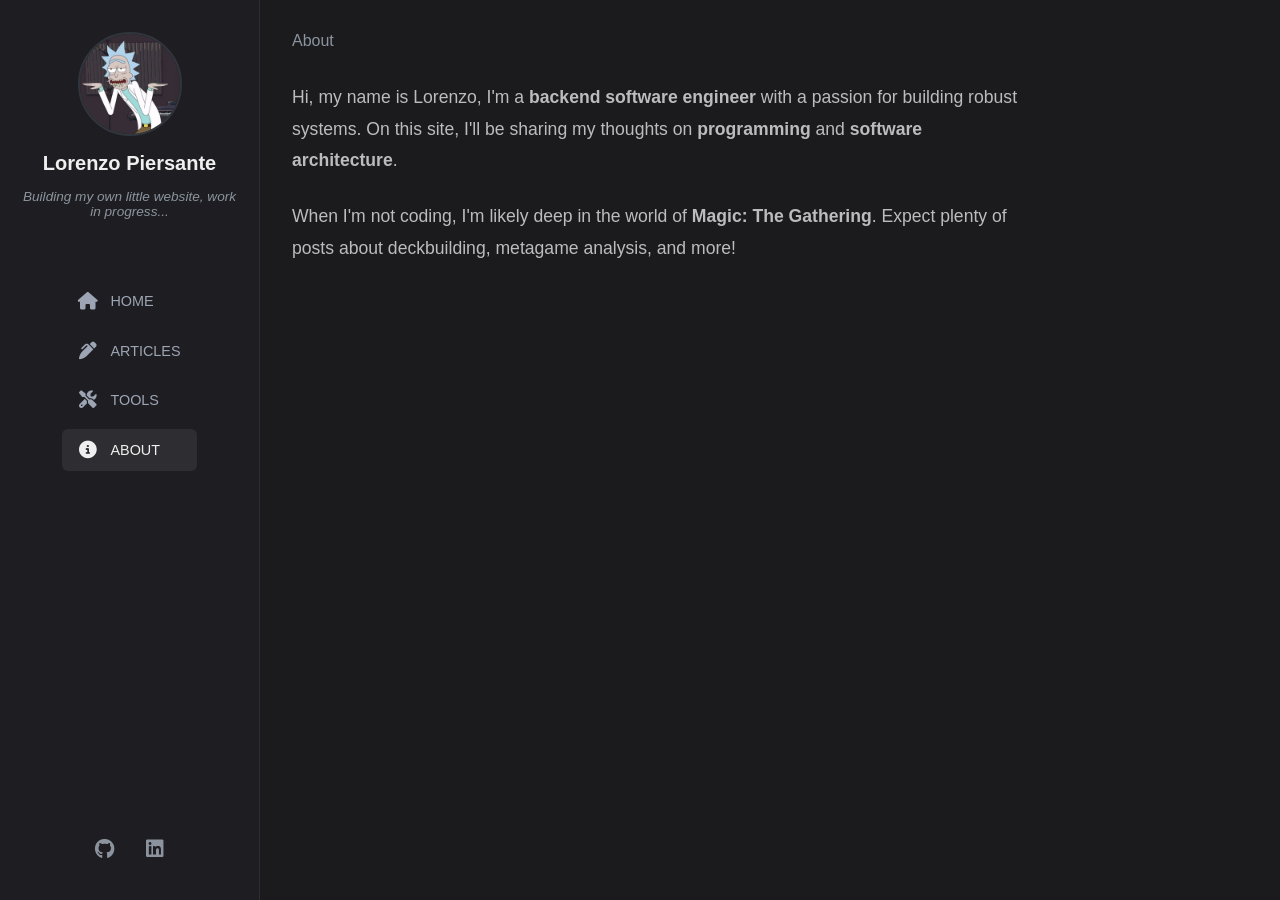
==== about.html @ ee9a0bbb "initial commit" ====
<!DOCTYPE html>
<html lang="en">
<head>
    <meta charset="UTF-8">
    <meta name="viewport" content="width=device-width, initial-scale=1.0">
    <title>About - Lorenzo Piersante</title>
    <link rel="icon" type="image/x-icon" href="assets/images/favicon.ico">
    <link rel="stylesheet" href="assets/css/style.css">
    <link rel="stylesheet" href="https://cdnjs.cloudflare.com/ajax/libs/font-awesome/6.4.0/css/all.min.css">
</head>
<body>
<div class="container">
    <aside class="sidebar">
        <div class="profile">
            <img src="assets/images/avatar.jpg" alt="Lorenzo Piersante" class="avatar">
            <h1>Lorenzo Piersante</h1>
            <p class="description">Building my own little website, work in progress...</p>
        </div>
        <nav>
            <ul>
                <li>
                    <a href="index.html">
                        <i class="fa-solid fa-house"></i>
                        HOME
                    </a>
                </li>
                <li>
                    <a href="articles.html">
                        <i class="fa-solid fa-pen-clip"></i>
                        ARTICLES
                    </a>
                </li>
                <li>
                    <a href="tools.html">
                        <i class="fa-solid fa-screwdriver-wrench"></i>
                        TOOLS
                    </a>
                </li>
                <li>
                    <a href="about.html" class="active">
                        <i class="fa-solid fa-circle-info"></i>
                        ABOUT
                    </a>
                </li>
            </ul>
        </nav>

        <div class="sidebar-bottom">
            <a href="https://github.com/lorenzo-piersante" target="_blank" aria-label="GitHub">
                <i class="fa-brands fa-github"></i>
            </a>
            <a href="https://linkedin.com/in/lorenzopiersante" target="_blank" aria-label="LinkedIn">
                <i class="fa-brands fa-linkedin"></i>
            </a>
        </div>
    </aside>

    <main class="content">
        <div class="main-column">
            <div class="page-header">About</div>

            <section class="about-section">
                <p>
                    Hi, my name is Lorenzo, I'm a <strong>backend software engineer</strong> with a passion for building robust systems.
                    On this site, I'll be sharing my thoughts on <strong>programming</strong> and <strong>software architecture</strong>.
                </p>
                <p>
                    When I'm not coding, I'm likely deep in the world of <strong>Magic: The Gathering</strong>. Expect plenty of posts about
                    deckbuilding, metagame analysis, and more!
                </p>
            </section>
        </div>

        <aside class="right-sidebar">
        </aside>
    </main>
</div>
</body>
</html>
---- assets/css/style.css ----
body {
    font-family: -apple-system, BlinkMacSystemFont, "Segoe UI", Helvetica, Arial, sans-serif;
    margin: 0;
    background-color: #1b1b1e;
    color: #bcbcbc;
}

.container {
    display: flex;
    min-height: 100vh;
    padding-left: 260px;
}

.content {
    flex: 1;
    display: flex;
    justify-content: center;
    padding: 2rem;
}

.main-column {
    width: 100%;
    max-width: 800px;
}

.right-sidebar {
    width: 240px;
    padding-left: 2rem;
    padding-top: 4rem;
    display: none;
}

@media (min-width: 1200px) {
    .right-sidebar {
        display: block;
    }
}

.tags-card h3 {
    font-size: 0.85rem;
    color: #8b949e;
    text-transform: uppercase;
    margin-bottom: 1rem;
}

.tag-list {
    display: flex;
    flex-wrap: wrap;
    gap: 0.5rem;
}

.tag {
    background-color: #252529;
    border: 1px solid #30363d;
    color: #8b949e;
    padding: 0.2rem 0.6rem;
    border-radius: 4px;
    font-size: 0.75rem;
    text-decoration: none;
    transition: color 0.2s, border-color 0.2s;
}

.tag:hover {
    border-color: #58a6ff;
    color: #efefef;
}

.sidebar {
    width: 260px;
    box-sizing: border-box;
    background-color: #1e1e22;
    padding: 2rem 1rem;
    display: flex;
    flex-direction: column;
    align-items: center;
    border-right: 1px solid #2e2e32;
    position: fixed;
    top: 0;
    left: 0;
    height: 100vh;
}

.profile {
    text-align: center;
    margin-bottom: 2rem;
}

.avatar {
    width: 100px;
    height: 100px;
    border-radius: 50%;
    margin: 0 auto 1rem;
    display: block;
    border: 2px solid #30363d;
    object-fit: cover;
}

.sidebar h1 {
    font-size: 1.25rem;
    color: #efefef;
    margin: 0.5rem 0;
}

.sidebar .description {
    font-size: 0.85rem;
    color: #8b949e;
    font-style: italic;
}

nav ul {
    list-style: none;
    padding: 0;
    width: 100%;
}

nav li {
    margin: 0.5rem 0;
}

/* Navigation Links */
nav a {
    text-decoration: none;
    color: #9da5b4;
    display: flex;
    align-items: center;
    gap: 0.75rem;
    padding: 0.75rem 1rem;
    border-radius: 6px;
    font-size: 0.9rem;
    font-weight: 500;
    transition: background 0.2s, color 0.2s;
}

nav a i {
    font-size: 1.1rem;
    width: 20px;
    text-align: center;
}

nav a:hover, nav a.active {
    background-color: #2d2d32;
    color: #efefef;
}

.page-header {
    color: #8b949e;
    margin-bottom: 2rem;
}

.post-card {
    background-color: #252529;
    padding: 1.5rem;
    border-radius: 12px;
    border: 1px solid #30363d;
    margin-bottom: 1.5rem;
    display: flex;
    flex-direction: column;
    text-decoration: none;
    color: inherit;
    transition: all 0.2s ease;
}

.post-card:hover {
    background-color: #2d2d32;
    border-color: #58a6ff;
    transform: translateY(-2px);
}

.post-card h2 {
    margin-top: 0;
    color: #efefef;
    font-size: 1.3rem;
    line-height: 1.4;
}

.post-card p {
    color: #8b949e;
    margin-bottom: 1.5rem;
    flex-grow: 1;
}

.post-footer {
    display: flex;
    justify-content: space-between;
    align-items: center;
    font-size: 0.8rem;
    color: #8b949e;
}

.post-footer .meta-item {
    display: flex;
    align-items: center;
    gap: 0.4rem;
}

.post-footer .cta-link {
    color: #58a6ff;
    display: flex;
    align-items: center;
    gap: 0.4rem;
}

.about-section p {
    font-size: 1.1rem;
    line-height: 1.8;
    margin-bottom: 1.5rem;
}

.meta-left {
    display: flex;
    gap: 1.5rem;
}

.meta-item {
    display: flex;
    align-items: center;
    gap: 0.4rem;
}

.meta-item i {
    font-size: 0.9rem;
    color: #8b949e;
}

/* Sidebar Bottom Social Links */
.sidebar-bottom {
    margin-top: auto;
    display: flex;
    gap: 0.75rem;
    align-items: center;
    padding-top: 1rem;
}

.sidebar-bottom a {
    display: flex;
    align-items: center;
    justify-content: center;
    width: 38px;
    height: 38px;
    border-radius: 50%;
    background-color: transparent;
    color: #8b949e;
    text-decoration: none;
    font-size: 1.25rem;
    transition: background-color 0.2s, color 0.2s;
}

.sidebar-bottom a:hover {
    background-color: #2d2d32;
    color: #efefef;
}

/* Tools Styles */
.tools-grid {
    display: grid;
    grid-template-columns: repeat(auto-fill, minmax(280px, 1fr));
    gap: 1.5rem;
    margin-top: 1rem;
}

.tool-card {
    background-color: #252529;
    padding: 2rem;
    border-radius: 12px;
    border: 1px solid #30363d;
    text-decoration: none;
    color: inherit;
    transition: all 0.3s cubic-bezier(0.4, 0, 0.2, 1);
    display: flex;
    flex-direction: column;
    align-items: center;
    text-align: center;
    gap: 1rem;
}

.tool-card:hover {
    background-color: #2d2d32;
    border-color: #58a6ff;
    transform: translateY(-4px);
    box-shadow: 0 10px 20px rgba(0, 0, 0, 0.2);
}

.tool-card i {
    font-size: 2.5rem;
    color: #58a6ff;
    margin-bottom: 0.5rem;
}

.tool-card h3 {
    margin: 0;
    color: #efefef;
    font-size: 1.25rem;
}

.tool-card p {
    margin: 0;
    font-size: 0.9rem;
    color: #8b949e;
    line-height: 1.5;
}

/* Big Display for Tools */
.tool-display-container {
    background-color: #252529;
    padding: 3rem 2rem;
    border-radius: 12px;
    border: 1px solid #30363d;
    display: flex;
    flex-direction: column;
    align-items: center;
    justify-content: center;
    gap: 2rem;
    margin-top: 2rem;
}

.big-id-display {
    font-family: 'Courier New', Courier, monospace;
    font-size: 1.5rem;
    color: #58a6ff;
    background-color: #1b1b1e;
    padding: 1.5rem 2rem;
    border-radius: 8px;
    border: 1px dashed #30363d;
    word-break: break-all;
    text-align: center;
    max-width: 100%;
}

.copy-button {
    background-color: #238636;
    color: #ffffff;
    border: none;
    padding: 0.75rem 1.5rem;
    border-radius: 6px;
    font-weight: 600;
    cursor: pointer;
    display: flex;
    align-items: center;
    gap: 0.5rem;
    transition: background-color 0.2s;
}

.copy-button:hover {
    background-color: #2ea043;
}

.copy-button:active {
    transform: scale(0.98);
}

/* Icon & UI Utility Classes */

.breadcrumb-link {
    text-decoration: none;
    color: inherit;
}

.breadcrumb-link:hover {
    color: #58a6ff;
}

.tool-display-icon {
    font-size: 3rem;
    color: #58a6ff;
}

/* Dashboard & Hero Styles */
.hero-section {
    padding: 3rem 0;
    border-bottom: 1px solid #2e2e32;
    margin-bottom: 3rem;
}

.hero-section h2 {
    font-size: 2.5rem;
    color: #efefef;
    margin: 0 0 1rem 0;
    background: linear-gradient(90deg, #efefef, #58a6ff);
    -webkit-background-clip: text;
    -webkit-text-fill-color: transparent;
}

.hero-section p {
    font-size: 1.2rem;
    line-height: 1.6;
    color: #8b949e;
    max-width: 600px;
    margin: 0;
}

.section-title {
    font-size: 0.85rem;
    color: #8b949e;
    text-transform: uppercase;
    letter-spacing: 0.1em;
    margin-bottom: 1.5rem;
    display: flex;
    align-items: center;
    gap: 0.5rem;
}

.section-title::after {
    content: "";
    flex: 1;
    height: 1px;
    background-color: #30363d;
}

.dashboard-grid {
    display: grid;
    grid-template-columns: 1fr;
    gap: 1.5rem;
    margin-bottom: 3rem;
}

@media (min-width: 768px) {
    .dashboard-grid {
        grid-template-columns: 1fr 1fr;
    }
}

.latest-card {
    background-color: #252529;
    border: 1px solid #30363d;
    border-radius: 12px;
    padding: 1.5rem;
    text-decoration: none;
    color: inherit;
    transition: all 0.2s ease;
    display: flex;
    flex-direction: column;
    justify-content: space-between;
}

.latest-card .card-footer {
    margin-top: 1.5rem;
    display: flex;
    justify-content: space-between;
    align-items: center;
    font-size: 0.8rem;
    color: #8b949e;
}

.latest-card .card-footer .action-link {
    color: #58a6ff;
}

.latest-card:hover {
    border-color: #58a6ff;
    background-color: #2d2d32;
    transform: translateY(-2px);
}

.latest-card .card-label {
    font-size: 0.75rem;
    font-weight: 600;
    color: #58a6ff;
    text-transform: uppercase;
    margin-bottom: 0.75rem;
}

.latest-card h3 {
    margin: 0 0 0.5rem 0;
    color: #efefef;
    font-size: 1.1rem;
    line-height: 1.4;
}

.latest-card p {
    margin: 0;
    font-size: 0.9rem;
    color: #8b949e;
    flex-grow: 1;
}

/* Tool Input & UI Styles */
.tool-textarea {
    width: 100%;
    min-height: 150px;
    background-color: #1b1b1e;
    border: 1px solid #30363d;
    border-radius: 8px;
    color: #efefef;
    padding: 1rem;
    font-family: 'Courier New', Courier, monospace;
    font-size: 1rem;
    resize: vertical;
    margin-bottom: 1rem;
    box-sizing: border-box;
}

.tool-textarea:focus {
    outline: none;
    border-color: #58a6ff;
}

.button-group {
    display: flex;
    gap: 1rem;
    margin-bottom: 2rem;
    flex-wrap: wrap;
}

.action-button {
    background-color: #30363d;
    color: #efefef;
    border: 1px solid #444c56;
    padding: 0.6rem 1.2rem;
    border-radius: 6px;
    font-weight: 500;
    cursor: pointer;
    transition: all 0.2s;
    display: flex;
    align-items: center;
    gap: 0.5rem;
}

.action-button:hover {
    background-color: #444c56;
    border-color: #8b949e;
}

.action-button.primary {
    background-color: #238636;
    border-color: #2ea043;
}

.action-button.primary:hover {
    background-color: #2ea043;
}

.error-message {
    color: #f85149;
    font-size: 0.9rem;
    margin-top: -0.5rem;
    margin-bottom: 1rem;
    display: none;
}

/* Calculator & Form Styles */
.calculator-form {
    background-color: #252529;
    padding: 2rem;
    border-radius: 12px;
    border: 1px solid #30363d;
    margin-top: 2rem;
}

.form-group {
    margin-bottom: 1.5rem;
}

.form-group label {
    display: block;
    margin-bottom: 0.5rem;
    color: #efefef;
    font-size: 0.9rem;
}

.form-input, .form-select {
    width: 100%;
    padding: 0.75rem;
    background-color: #1b1b1e;
    border: 1px solid #30363d;
    border-radius: 6px;
    color: #efefef;
    font-size: 1rem;
    box-sizing: border-box;
}

.form-input:focus, .form-select:focus {
    outline: none;
    border-color: #58a6ff;
}

.radio-group {
    display: flex;
    gap: 2rem;
    margin-top: 0.5rem;
}

.radio-option {
    display: flex;
    align-items: center;
    gap: 0.5rem;
    cursor: pointer;
    color: #8b949e;
}

.radio-option input {
    cursor: pointer;
}

/* Result Display Styles */
.result-display {
    margin-top: 2rem;
    padding: 2rem;
    background-color: #1b1b1e;
    border: 1px dashed #30363d;
    border-radius: 8px;
    text-align: center;
    display: none;
}

.result-grid {
    display: grid;
    grid-template-columns: 1fr 1fr;
    gap: 1.5rem;
    margin: 1rem 0;
}

.result-item {
    padding: 1rem;
    background-color: #252529;
    border-radius: 8px;
    border: 1px solid #30363d;
}

.result-value {
    font-size: 2rem;
    color: #58a6ff;
    font-weight: 700;
    margin: 0.25rem 0;
}

.result-value.highlight {
    color: #238636;
    font-size: 2.5rem;
}

.result-label {
    color: #8b949e;
    font-size: 0.8rem;
    text-transform: uppercase;
    letter-spacing: 0.05em;
}

@media (max-width: 600px) {
    .result-grid {
        grid-template-columns: 1fr;
    }
}
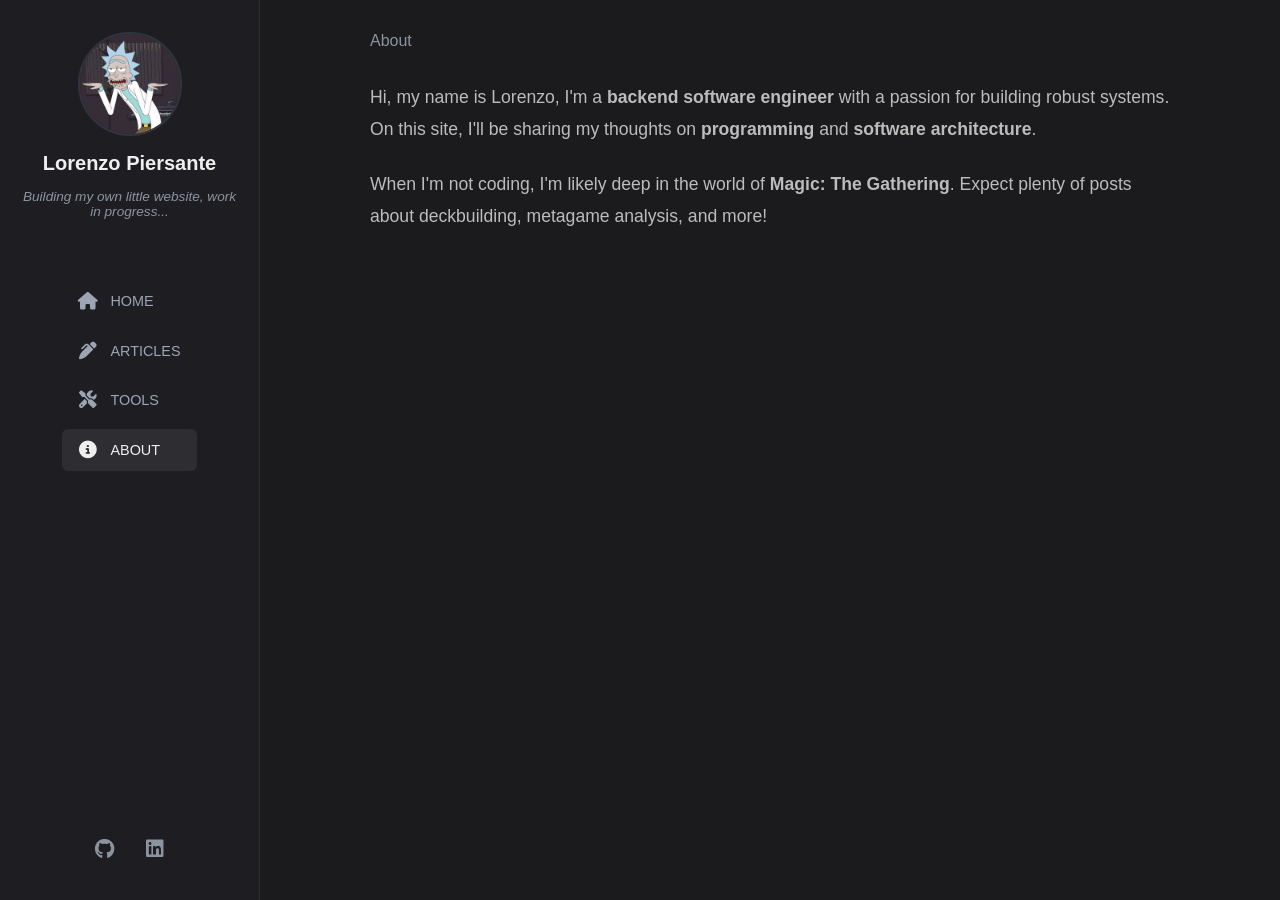
==== commit f3223db7: "Remove unused right sidebar" ====
--- a/about.html
+++ b/about.html
@@ -70,9 +70,6 @@
                 </p>
             </section>
         </div>
-
-        <aside class="right-sidebar">
-        </aside>
     </main>
 </div>
 </body>
--- a/assets/css/style.css
+++ b/assets/css/style.css
@@ -21,48 +21,6 @@
 .main-column {
     width: 100%;
     max-width: 800px;
-}
-
-.right-sidebar {
-    width: 240px;
-    padding-left: 2rem;
-    padding-top: 4rem;
-    display: none;
-}
-
-@media (min-width: 1200px) {
-    .right-sidebar {
-        display: block;
-    }
-}
-
-.tags-card h3 {
-    font-size: 0.85rem;
-    color: #8b949e;
-    text-transform: uppercase;
-    margin-bottom: 1rem;
-}
-
-.tag-list {
-    display: flex;
-    flex-wrap: wrap;
-    gap: 0.5rem;
-}
-
-.tag {
-    background-color: #252529;
-    border: 1px solid #30363d;
-    color: #8b949e;
-    padding: 0.2rem 0.6rem;
-    border-radius: 4px;
-    font-size: 0.75rem;
-    text-decoration: none;
-    transition: color 0.2s, border-color 0.2s;
-}
-
-.tag:hover {
-    border-color: #58a6ff;
-    color: #efefef;
 }
 
 .sidebar {
